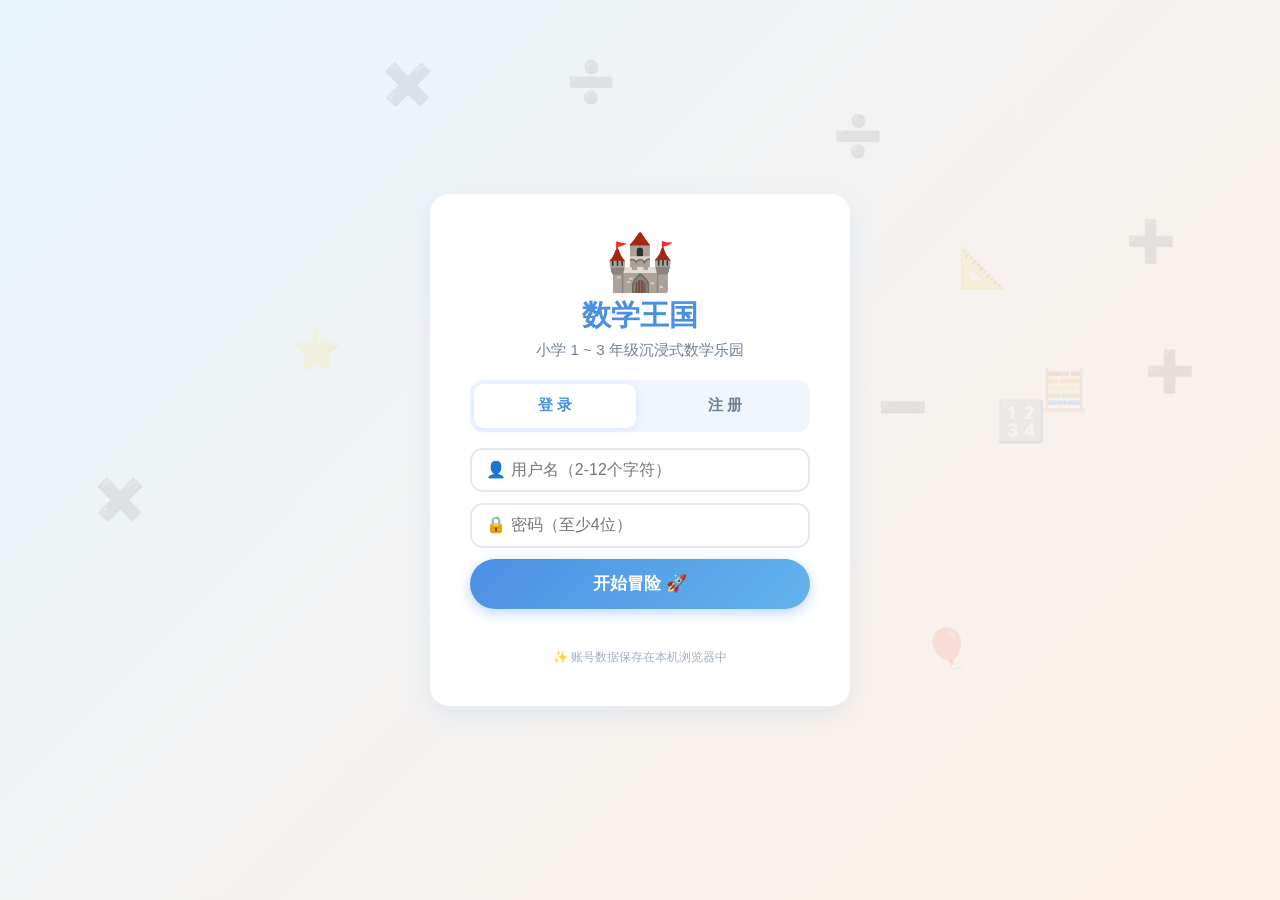
==== index.html @ 0b679766 "Add files via upload" ====
<!DOCTYPE html>
<html lang="zh-CN">
<head>
<meta charset="UTF-8">
<meta name="viewport" content="width=device-width, initial-scale=1.0, maximum-scale=1.0, user-scalable=no, viewport-fit=cover">
<meta name="apple-mobile-web-app-capable" content="yes">
<meta name="mobile-web-app-capable" content="yes">
<meta name="apple-mobile-web-app-status-bar-style" content="default">
<meta name="apple-mobile-web-app-title" content="数学王国">
<meta name="format-detection" content="telephone=no">
<meta name="theme-color" content="#4A90E2">
<title>数学王国 · 小学数学趣味学习平台</title>
<link rel="stylesheet" href="css/style.css">
</head>
<body>

<!-- 漂浮装饰背景 -->
<div class="bg-decor" id="bgDecor"></div>

<!-- ===================== 登录 / 注册 ===================== -->
<section id="authView" class="view active">
  <div class="auth-card pop-in">
    <div class="auth-logo">🏰</div>
    <h1 class="auth-title">数学王国</h1>
    <p class="auth-sub">小学 1 ~ 3 年级沉浸式数学乐园</p>
    <div class="auth-tabs">
      <button class="auth-tab active" data-tab="login">登 录</button>
      <button class="auth-tab" data-tab="register">注 册</button>
    </div>
    <div class="auth-form">
      <input type="text" id="authUser" placeholder="👤 用户名（2-12个字符）" maxlength="12" autocomplete="off">
      <input type="password" id="authPass" placeholder="🔒 密码（至少4位）" maxlength="20">
      <input type="password" id="authPass2" placeholder="🔒 确认密码" maxlength="20" style="display:none">
      <button class="btn btn-primary btn-lg" id="authSubmit">开始冒险 🚀</button>
      <p class="auth-msg" id="authMsg"></p>
    </div>
    <p class="auth-tip">✨ 账号数据保存在本机浏览器中</p>
  </div>
</section>

<!-- ===================== 主应用 ===================== -->
<section id="appView" class="view">
  <!-- 顶栏 -->
  <header class="topbar">
    <div class="topbar-left" onclick="showView('dashboardView')">
      <span class="logo">🏰</span><span class="logo-text">数学王国</span>
    </div>
    <nav class="topnav">
      <button class="nav-btn active" data-nav="dashboardView">🏠 首页</button>
      <button class="nav-btn" data-nav="learnView">📚 课程</button>
      <button class="nav-btn" data-nav="wrongView">📒 错题本</button>
      <button class="nav-btn" data-nav="achieveView">🏆 成就</button>
      <button class="nav-btn" data-nav="statsView">📊 统计</button>
    </nav>
    <div class="topbar-right">
      <div class="streak-pill" title="连续学习天数">🔥 <span id="streakNum">0</span> 天</div>
      <div class="star-pill" title="累计星星">⭐ <span id="starNum">0</span></div>
      <div class="user-chip" id="userChip">
        <span class="user-avatar" id="userAvatar">🧒</span>
        <span id="userName"></span>
        <div class="user-menu" id="userMenu">
          <button onclick="logout()">🚪 退出登录</button>
        </div>
      </div>
    </div>
  </header>

  <!-- 首页仪表盘 -->
  <div id="dashboardView" class="page active">
    <div class="dash-hero pop-in">
      <div class="dash-hello">
        <h2 id="helloText">你好！</h2>
        <p id="helloSub">今天也要开心学数学哦～</p>
        <div class="level-wrap">
          <div class="level-badge" id="levelBadge">Lv.1</div>
          <div class="level-info">
            <div class="level-name" id="levelName">数学小苗</div>
            <div class="level-bar"><div class="level-fill" id="levelFill"></div></div>
            <div class="level-xp" id="levelXp">0 / 100 XP</div>
          </div>
        </div>
      </div>
      <div class="goal-ring-wrap">
        <svg class="goal-ring" viewBox="0 0 120 120">
          <circle class="ring-bg" cx="60" cy="60" r="52"></circle>
          <circle class="ring-fill" id="goalRing" cx="60" cy="60" r="52"></circle>
        </svg>
        <div class="goal-center">
          <div class="goal-num" id="goalNum">0/20</div>
          <div class="goal-label">今日答题目标</div>
        </div>
      </div>
    </div>

    <h3 class="section-title">🧭 为你推荐</h3>
    <div class="reco-list" id="recoList"></div>

    <h3 class="section-title">📚 我的课程进度</h3>
    <div class="grade-cards" id="gradeCards"></div>

    <h3 class="section-title">🚀 快捷入口</h3>
    <div class="quick-grid">
      <button class="quick-card q-oral" onclick="quickStart('oral')"><span class="quick-icon">⚡</span>口算大挑战<small>60秒极速口算</small></button>
      <button class="quick-card q-practice" onclick="quickStart('practice')"><span class="quick-icon">✏️</span>数学练习<small>巩固知识点</small></button>
      <button class="quick-card q-test" onclick="quickStart('test')"><span class="quick-icon">📝</span>数学测试<small>综合大闯关</small></button>
      <button class="quick-card q-wrong" onclick="quickStart('retrain')"><span class="quick-icon">📒</span>错题重练<small>攻克薄弱点</small></button>
    </div>
  </div>

  <!-- 课程页 -->
  <div id="learnView" class="page">
    <div class="grade-tabs" id="gradeTabs"></div>
    <div class="unit-list" id="unitList"></div>
  </div>

  <!-- 错题本页 -->
  <div id="wrongView" class="page">
    <div class="wrong-head">
      <div>
        <h3 class="section-title" style="margin-top:0">📒 我的错题本</h3>
        <p class="wrong-sub" id="wrongSub"></p>
      </div>
      <div class="wrong-actions">
        <button class="btn btn-primary" id="retrainBtn" onclick="startRetrain()">▶️ 开始专项重练</button>
        <button class="btn btn-ghost" id="clearMasteredBtn" onclick="clearMastered()">🧹 清空已掌握</button>
      </div>
    </div>
    <div class="wrong-filter" id="wrongFilter"></div>
    <div class="wrong-list" id="wrongList"></div>
  </div>

  <!-- 成就页 -->
  <div id="achieveView" class="page">
    <h3 class="section-title">🏆 成就勋章墙 <span class="ach-count" id="achCount"></span></h3>
    <div class="ach-grid" id="achGrid"></div>
  </div>

  <!-- 统计页 -->
  <div id="statsView" class="page">
    <div class="stat-cards" id="statCards"></div>
    <h3 class="section-title">📅 最近7天学习量</h3>
    <div class="chart-box"><div class="bar-chart" id="weekChart"></div></div>
    <h3 class="section-title">📖 各单元掌握情况</h3>
    <div class="unit-stats" id="unitStats"></div>
  </div>
</section>

<!-- ===================== 单元详情（选模式） ===================== -->
<div class="modal-mask" id="unitModal">
  <div class="modal-card pop-in">
    <button class="modal-close" onclick="closeModal('unitModal')">✕</button>
    <div class="unit-modal-head" id="umHead"></div>
    <p class="unit-modal-desc" id="umDesc"></p>
    <div class="unit-modal-progress" id="umProgress"></div>
    <div class="mode-btns">
      <button class="mode-btn m-oral" onclick="startQuiz('oral')"><span>⚡</span>口算<small>60秒计时</small></button>
      <button class="mode-btn m-practice" onclick="startQuiz('practice')"><span>✏️</span>练习<small>10题巩固</small></button>
      <button class="mode-btn m-test" onclick="startQuiz('test')"><span>📝</span>测试<small>10题检验</small></button>
    </div>
  </div>
</div>

<!-- ===================== 答题页 ===================== -->
<section id="quizView" class="view">
  <div class="quiz-top">
    <button class="btn btn-ghost" onclick="quitQuiz()">✕ 退出</button>
    <div class="quiz-title" id="quizTitle">口算挑战</div>
    <div class="quiz-timer" id="quizTimer">⏱ 60</div>
  </div>
  <div class="quiz-progress"><div class="quiz-progress-fill" id="quizProgressFill"></div></div>

  <div class="quiz-card" id="quizCard">
    <div class="quiz-streak" id="quizStreak"></div>
    <div class="quiz-q" id="quizQ"></div>
    <div class="quiz-choices" id="quizChoices"></div>
    <div class="quiz-input-wrap" id="quizInputWrap">
      <input type="number" id="quizInput" class="quiz-input" placeholder="?" autocomplete="off">
      <div class="keypad" id="keypad"></div>
    </div>
    <div class="quiz-actions">
      <button class="btn btn-hint" id="hintBtn" onclick="showHint()">💡 提示</button>
      <button class="btn btn-primary" id="quizSubmit" onclick="submitAnswer()">确定 ✔</button>
    </div>
    <div class="quiz-feedback" id="quizFeedback"></div>
  </div>
</section>

<!-- ===================== 结果页 ===================== -->
<section id="resultView" class="view">
  <div class="result-card pop-in">
    <div class="result-emoji" id="resultEmoji">🎉</div>
    <h2 id="resultTitle">太棒了！</h2>
    <div class="result-stars" id="resultStars"></div>
    <div class="result-score" id="resultScore"></div>
    <div class="result-detail" id="resultDetail"></div>
    <div class="result-wrongtip" id="resultWrongTip"></div>
    <div class="result-review" id="resultReview"></div>
    <div class="result-btns">
      <button class="btn btn-primary" id="resultRetry">🔁 再来一次</button>
      <button class="btn btn-ghost" onclick="backToLearn()">📚 继续选课</button>
      <button class="btn btn-ghost" onclick="backToApp()">🏠 返回首页</button>
    </div>
  </div>
</section>

<!-- 成就解锁弹窗 -->
<div class="modal-mask" id="achModal">
  <div class="ach-unlock pop-in">
    <div class="ach-unlock-rays"></div>
    <div class="ach-unlock-icon" id="achUnlockIcon">🏆</div>
    <h3>解锁新成就！</h3>
    <div class="ach-unlock-name" id="achUnlockName"></div>
    <div class="ach-unlock-desc" id="achUnlockDesc"></div>
    <button class="btn btn-primary" onclick="closeAchModal()">太棒了！</button>
  </div>
</div>

<!-- 彩带容器 -->
<div id="confettiBox"></div>

<script src="js/data.js"></script>
<script src="js/gen.js"></script>
<script src="js/app.js"></script>
</body>
</html>
---- css/style.css ----
/* ========== 基础 ========== */
:root {
  --p: #4A90E2;
  --p2: #63B3ED;
  --a: #F5A623;
  --s: #7ED321;
  --d: #FF5252;
  --bg1: #E8F4FD;
  --bg2: #FFF1E6;
  --card: #ffffff;
  --text: #2D3748;
  --text2: #718096;
  --radius: 1.2rem;
  --shadow: 0 8px 24px rgba(74,144,226,0.12);
}
* { margin:0; padding:0; box-sizing:border-box; }
html, body { height:100%; }
body {
  font-family: "PingFang SC","Microsoft YaHei","Segoe UI",sans-serif;
  color: var(--text);
  background: linear-gradient(135deg, var(--bg1), var(--bg2));
  background-attachment: fixed;
  overflow-x: hidden;
}
button { font-family: inherit; cursor:pointer; border:none; outline:none; }
input { font-family: inherit; outline:none; }

/* 视图切换 */
.view { display:none; min-height:100vh; position:relative; }
.view.active { display:flex; flex-direction:column; }
.page { display:none; padding: 1.5rem 2rem 3rem; max-width: 1100px; margin:0 auto; width:100%; }
.page.active { display:block; }

/* 装饰背景（浮动emoji） */
.bg-decor { position:fixed; inset:0; pointer-events:none; z-index:0; overflow:hidden; }
.bg-decor span {
  position:absolute; font-size: 2.5rem; opacity:.12; animation: float 6s ease-in-out infinite alternate; user-select:none;
}
@keyframes float { 0%{transform:translateY(0) rotate(-8deg)} 100%{transform:translateY(-40px) rotate(8deg)} }

/* ========== 登录页 ========== */
#authView { align-items:center; justify-content:center; }
.auth-card { background: var(--card); padding: 2.5rem; border-radius: var(--radius); box-shadow: var(--shadow); width: 92%; max-width: 420px; text-align:center; z-index:1; position:relative; }
.auth-logo { font-size: 3.5rem; line-height:1; }
.auth-title { font-size: 1.8rem; color: var(--p); margin:.4rem 0 .2rem; }
.auth-sub { color: var(--text2); font-size:.95rem; margin-bottom: 1.2rem; }
.auth-tabs { display:flex; gap:.5rem; margin-bottom:1rem; background:#F0F5FF; border-radius:.8rem; padding:.25rem; }
.auth-tab { flex:1; padding:.55rem 0; border-radius:.6rem; background:transparent; color:#6B7C93; font-weight:600; font-size:.95rem; transition:.2s; }
.auth-tab.active { background:#fff; color:var(--p); box-shadow:0 2px 8px rgba(74,144,226,.15); }
.auth-form input { width:100%; padding:.7rem .9rem; border:2px solid #E2E8F0; border-radius:.8rem; font-size:1rem; margin-bottom:.7rem; transition:.2s; }
.auth-form input:focus { border-color: var(--p); }
.btn { display:inline-flex; align-items:center; justify-content:center; gap:.35rem; padding:.65rem 1.2rem; border-radius: 999px; font-weight:700; font-size:.95rem; transition:.2s; }
.btn-lg { width:100%; padding:.85rem; font-size:1.05rem; }
.btn-primary { background: linear-gradient(135deg, var(--p), var(--p2)); color:#fff; box-shadow: 0 4px 14px rgba(74,144,226,.35); }
.btn-primary:hover { transform: translateY(-2px); box-shadow: 0 6px 20px rgba(74,144,226,.4); }
.btn-ghost { background:rgba(255,255,255,.7); color: var(--text2); border:1px solid #E2E8F0; }
.btn-ghost:hover { background:#fff; }
.btn-hint { background:#FFF9E6; color:#B7791F; border:1px solid #FBD38D; font-size:.85rem; padding:.45rem .9rem; }
.btn-hint:disabled { opacity:.4; cursor:not-allowed; }
.auth-msg { font-size:.85rem; color:var(--d); margin-top:.5rem; min-height:1.2rem; }
.auth-tip { font-size:.75rem; color:#A0AEC0; margin-top:.8rem; }

/* ========== 顶栏 ========== */
.topbar { display:flex; align-items:center; justify-content:space-between; gap:1rem; padding:.8rem 1.5rem; background:rgba(255,255,255,.85); backdrop-filter:blur(10px); position:sticky; top:0; z-index:10; border-bottom:1px solid rgba(0,0,0,.04); flex-wrap:wrap; }
.topbar-left { display:flex; align-items:center; gap:.5rem; cursor:pointer; font-weight:800; font-size:1.15rem; color: var(--p); }
.topnav { display:flex; gap:.3rem; flex-wrap:wrap; }
.nav-btn { padding:.5rem .9rem; border-radius:999px; font-weight:600; background:transparent; color:#6B7C93; font-size:.9rem; }
.nav-btn.active { background: #EBF5FF; color: var(--p); }
.topbar-right { display:flex; align-items:center; gap:.7rem; }
.streak-pill, .star-pill { background:#FFF0E6; color:#D97706; padding:.35rem .7rem; border-radius:999px; font-size:.85rem; font-weight:700; }
.star-pill { background:#FFFDE7; color:#F59E0B; }
.user-chip { display:flex; align-items:center; gap:.4rem; cursor:pointer; position:relative; padding:.25rem .6rem .25rem .25rem; border-radius:999px; background:#F0F5FF; }
.user-avatar { font-size:1.4rem; line-height:1; }
.user-menu { position:absolute; top:110%; right:0; background:#fff; border-radius:.8rem; box-shadow:var(--shadow); padding:.3rem; display:none; min-width:120px; }
.user-chip:hover .user-menu { display:block; }
.user-menu button { width:100%; text-align:left; padding:.5rem .7rem; border-radius:.6rem; background:transparent; color:#4A5568; font-size:.9rem; font-weight:600; }
.user-menu button:hover { background:#F7FAFC; }

/* ========== 仪表盘 ========== */
.dash-hero { display:flex; align-items:center; justify-content:space-between; flex-wrap:wrap; gap:1.5rem; background: var(--card); border-radius: var(--radius); padding: 1.5rem 2rem; box-shadow: var(--shadow); margin-bottom:1.5rem; }
.dash-hello h2 { font-size:1.5rem; margin-bottom:.2rem; }
.dash-hello p { color: var(--text2); margin-bottom:.8rem; }
.level-wrap { display:flex; align-items:center; gap:.8rem; }
.level-badge { width:46px; height:46px; border-radius:50%; background:linear-gradient(135deg,var(--p),var(--p2)); color:#fff; display:flex; align-items:center; justify-content:center; font-weight:800; font-size:.85rem; flex-shrink:0; }
.level-info { flex:1; }
.level-name { font-weight:700; color:var(--p); font-size:.95rem; }
.level-bar { height:10px; background:#EDF2F7; border-radius:999px; margin:.3rem 0; overflow:hidden; }
.level-fill { height:100%; background:linear-gradient(90deg,var(--a),#FBD38D); border-radius:999px; width:0%; transition:width .6s; }
.level-xp { font-size:.75rem; color:#A0AEC0; }
.goal-ring-wrap { position:relative; width:110px; height:110px; }
.goal-ring { transform:rotate(-90deg); width:110px; height:110px; }
.ring-bg { fill:none; stroke:#EDF2F7; stroke-width:10; }
.ring-fill { fill:none; stroke:var(--s); stroke-width:10; stroke-linecap:round; stroke-dasharray:327; stroke-dashoffset:327; transition:stroke-dashoffset .8s ease; }
.goal-center { position:absolute; inset:0; display:flex; flex-direction:column; align-items:center; justify-content:center; }
.goal-num { font-size:1.2rem; font-weight:800; color:var(--s); }
.goal-label { font-size:.7rem; color:#A0AEC0; }

.section-title { font-size:1.1rem; margin:1.6rem 0 .7rem; color:#2D3748; }

/* 推荐 */
.reco-list { display:flex; flex-direction:column; gap:.7rem; }
.reco-card { display:flex; align-items:center; gap:1rem; background:var(--card); border-radius:1rem; padding:1rem 1.2rem; box-shadow:var(--shadow); cursor:pointer; transition:.2s; border-left:5px solid var(--p); }
.reco-card:hover { transform:translateX(4px); }
.reco-icon { font-size:2rem; }
.reco-title { font-weight:700; }
.reco-desc { font-size:.82rem; color:var(--text2); }

/* 年级卡片 */
.grade-cards { display:flex; flex-direction:column; gap:1rem; }
.grade-card { background:var(--card); border-radius:var(--radius); padding:1.2rem; box-shadow:var(--shadow); cursor:pointer; transition:.2s; }
.grade-card:hover { transform:translateY(-3px); }
.grade-header { display:flex; align-items:center; justify-content:space-between; margin-bottom:.5rem; }
.grade-name { font-size:1.15rem; font-weight:800; }
.grade-progress-label { font-size:.8rem; color:var(--text2); }
.grade-bar-bg { height:10px; background:#EDF2F7; border-radius:999px; overflow:hidden; }
.grade-bar-fill { height:100%; border-radius:999px; width:0%; transition:width .8s; }
.grade-stats { display:flex; gap:1rem; margin-top:.6rem; font-size:.82rem; color:var(--text2); flex-wrap:wrap; }

/* 快捷入口 */
.quick-grid { display:grid; grid-template-columns:repeat(auto-fit,minmax(160px,1fr)); gap:1rem; }
.quick-card { display:flex; flex-direction:column; align-items:center; justify-content:center; gap:.3rem; padding:1.2rem 1rem; border-radius:var(--radius); color:#fff; font-weight:800; font-size:1.05rem; box-shadow:var(--shadow); transition:.2s; }
.quick-card:hover { transform:translateY(-4px); }
.quick-card small { font-size:.78rem; font-weight:500; opacity:.9; }
.q-oral { background:linear-gradient(135deg,#FF8F00,#FFB74D); }
.q-practice { background:linear-gradient(135deg,#43A047,#81C784); }
.q-test { background:linear-gradient(135deg,#7E57C2,#BA68C8); }
.q-wrong { background:linear-gradient(135deg,#E53935,#EF5350); }
.quick-icon { font-size:2.2rem; }

/* ========== 课程页 ========== */
.grade-tabs { display:flex; gap:.5rem; margin-bottom:1rem; }
.grade-tab { flex:1; padding:.75rem; border-radius:1rem; font-weight:700; font-size:1rem; background:#fff; color:#6B7C93; box-shadow:0 2px 8px rgba(0,0,0,.05); transition:.2s; }
.grade-tab.active { background:linear-gradient(135deg,var(--p),var(--p2)); color:#fff; }
.unit-list { display:grid; grid-template-columns:repeat(auto-fill,minmax(260px,1fr)); gap:1rem; }
.unit-card { background:var(--card); border-radius:var(--radius); padding:1.2rem; box-shadow:var(--shadow); cursor:pointer; transition:.2s; position:relative; overflow:hidden; }
.unit-card:hover { transform:translateY(-3px); }
.unit-card::before { content:""; position:absolute; left:0; top:0; bottom:0; width:6px; border-radius:var(--radius) 0 0 var(--radius); background:var(--p); opacity:.3; }
.unit-card.done::before { opacity:1; background:var(--s); }
.unit-top { display:flex; align-items:center; gap:.7rem; margin-bottom:.5rem; }
.unit-icon { font-size:1.8rem; }
.unit-title { font-weight:700; font-size:1.05rem; }
.unit-desc { font-size:.82rem; color:var(--text2); margin-bottom:.6rem; }
.unit-meta { display:flex; align-items:center; justify-content:space-between; font-size:.8rem; color:#A0AEC0; }
.unit-stars { color:#F5A623; font-size:.95rem; }

/* ========== 错题本页 ========== */
.wrong-head { display:flex; align-items:flex-start; justify-content:space-between; flex-wrap:wrap; gap:1rem; margin-bottom:.8rem; }
.wrong-sub { color:var(--text2); font-size:.88rem; }
.wrong-actions { display:flex; gap:.6rem; flex-wrap:wrap; }
.wrong-filter { display:flex; gap:.4rem; flex-wrap:wrap; margin-bottom:.9rem; }
.wf-chip { padding:.35rem .8rem; border-radius:999px; background:#fff; color:#6B7C93; font-size:.82rem; font-weight:600; border:1px solid #E2E8F0; transition:.15s; }
.wf-chip.active { background:var(--p); color:#fff; border-color:var(--p); }
.wrong-list { display:flex; flex-direction:column; gap:.6rem; }
.wrong-row { background:var(--card); border-radius:.9rem; padding:.9rem 1.1rem; box-shadow:0 2px 8px rgba(0,0,0,.04); display:flex; align-items:center; gap:.8rem; flex-wrap:wrap; }
.wrong-row.mastered { opacity:.65; }
.wrong-q { flex:1; min-width:200px; font-weight:600; font-size:.95rem; line-height:1.5; }
.wrong-a { color:#43A047; font-weight:700; white-space:nowrap; font-size:.9rem; }
.wrong-tag { background:#F0F5FF; color:var(--p); font-size:.72rem; font-weight:700; padding:.2rem .55rem; border-radius:999px; white-space:nowrap; }
.wrong-status { font-size:.75rem; font-weight:700; padding:.2rem .55rem; border-radius:999px; white-space:nowrap; }
.wrong-status.todo { background:#FFEBEE; color:#E53935; }
.wrong-status.ok { background:#E8F5E9; color:#43A047; }
.wrong-date { font-size:.72rem; color:#A0AEC0; }
.wrong-empty { text-align:center; padding:3rem 1rem; color:var(--text2); }
.wrong-empty .big { font-size:3.5rem; display:block; margin-bottom:.6rem; }
.result-wrongtip { font-size:.85rem; color:#E53935; background:#FFEBEE; border-radius:.6rem; padding:.5rem .8rem; margin-bottom:1rem; display:none; }

/* ========== 弹窗 ========== */
.modal-mask { position:fixed; inset:0; background:rgba(0,0,0,.35); display:none; align-items:center; justify-content:center; z-index:50; padding:1rem; }
.modal-mask.open { display:flex; }
.modal-card { background:var(--card); border-radius:var(--radius); padding:2rem; max-width:440px; width:100%; position:relative; box-shadow:var(--shadow); }
.modal-close { position:absolute; top:.8rem; right:.8rem; width:32px; height:32px; border-radius:50%; background:#F7FAFC; color:#718096; font-size:1.1rem; display:flex; align-items:center; justify-content:center; }
.unit-modal-head { font-size:1.25rem; font-weight:800; margin-bottom:.3rem; display:flex; align-items:center; gap:.5rem; }
.unit-modal-desc { color:var(--text2); font-size:.9rem; margin-bottom:1rem; }
.unit-modal-progress { margin-bottom:1.2rem; }
.mode-btns { display:flex; flex-direction:column; gap:.6rem; }
.mode-btn { display:flex; align-items:center; gap:.8rem; padding:.9rem 1.1rem; border-radius:.9rem; background:#F7FAFC; font-weight:700; font-size:1rem; color:var(--text); transition:.2s; text-align:left; }
.mode-btn span { font-size:1.6rem; }
.mode-btn small { display:block; font-size:.75rem; color:var(--text2); font-weight:500; margin-top:.15rem; }
.mode-btn:hover { transform:scale(1.02); }
.m-oral { border-left:5px solid #FF8F00; }
.m-practice { border-left:5px solid var(--s); }
.m-test { border-left:5px solid #7E57C2; }

/* ========== 答题页 ========== */
#quizView { background: linear-gradient(135deg, #E3F2FD, #FFF3E0); align-items:center; }
.quiz-top { width:100%; max-width:800px; display:flex; align-items:center; justify-content:space-between; padding:.8rem 1.2rem; }
.quiz-title { font-weight:800; font-size:1.1rem; color:var(--p); }
.quiz-timer { font-weight:700; color:#D97706; background:#FFF8E1; padding:.35rem .8rem; border-radius:999px; font-size:.95rem; }
.quiz-progress { width:100%; max-width:800px; height:8px; background:rgba(0,0,0,.06); border-radius:999px; overflow:hidden; margin-bottom:.8rem; }
.quiz-progress-fill { height:100%; background:linear-gradient(90deg,var(--p),var(--a)); width:0%; transition:width .3s; }
.quiz-card { background:var(--card); border-radius:var(--radius); padding:2rem 1.5rem; max-width:800px; width:92%; box-shadow:var(--shadow); text-align:center; position:relative; z-index:1; }
.quiz-streak { font-size:.85rem; color:var(--a); font-weight:700; min-height:1.4rem; margin-bottom:.4rem; }
.quiz-q { font-size: clamp(1.4rem, 4vw, 2rem); font-weight:700; margin: 1rem 0 1.5rem; line-height:1.6; min-height:4rem; display:flex; align-items:center; justify-content:center; }
.quiz-choices { display:grid; grid-template-columns:1fr 1fr; gap:.7rem; margin-bottom:1rem; }
.choice-btn { padding:.9rem .6rem; border-radius:.9rem; background:#F7FAFC; font-weight:700; font-size:1.05rem; color:var(--text); border:2px solid transparent; transition:.15s; }
.choice-btn:hover { border-color:var(--p2); }
.choice-btn.correct { background:#E8F5E9; border-color:var(--s); color:#2E7D32; }
.choice-btn.wrong { background:#FFEBEE; border-color:var(--d); color:#C62828; }
.quiz-input-wrap { margin-bottom:1rem; }
.quiz-input { width:100%; padding:.7rem; font-size:1.4rem; font-weight:700; text-align:center; border:2px solid #E2E8F0; border-radius:.8rem; margin-bottom:.8rem; }
.quiz-input:focus { border-color:var(--p); }
.keypad { display:grid; grid-template-columns:repeat(3,1fr); gap:.5rem; max-width:320px; margin:0 auto; }
.keypad-btn { padding:.8rem; font-size:1.2rem; font-weight:700; border-radius:.7rem; background:#F7FAFC; transition:.1s; }
.keypad-btn:active { transform:scale(.96); background:#E2E8F0; }
.quiz-actions { display:flex; justify-content:center; gap:.8rem; margin-top:.6rem; }
.quiz-feedback { min-height:1.8rem; margin-top:.6rem; font-weight:700; font-size:1rem; }

/* ========== 结果页 ========== */
#resultView { align-items:center; justify-content:center; background:linear-gradient(135deg, #FFFDE7, #F3E5F5); }
.result-card { background:var(--card); border-radius:var(--radius); padding:2rem; max-width:520px; width:92%; text-align:center; box-shadow:var(--shadow); max-height:92vh; overflow:auto; }
.result-emoji { font-size:4rem; animation: bounce 1.2s infinite; }
@keyframes bounce { 0%,100%{transform:translateY(0)} 50%{transform:translateY(-12px)} }
.result-card h2 { margin:.5rem 0; color:var(--p); }
.result-stars { font-size:2.2rem; margin:.5rem 0; }
.result-score { font-size:1.1rem; color:var(--text2); margin-bottom:1rem; }
.result-detail { background:#F7FAFC; border-radius:.8rem; padding:1rem; font-size:.9rem; color:#4A5568; margin-bottom:1rem; display:grid; grid-template-columns:1fr 1fr; gap:.5rem; }
.result-review { text-align:left; margin-bottom:1rem; max-height:220px; overflow:auto; }
.review-row { display:flex; align-items:center; gap:.5rem; padding:.45rem .5rem; border-radius:.5rem; margin-bottom:.2rem; font-size:.9rem; flex-wrap:wrap; }
.review-row.ok { background:#E8F5E9; }
.review-row.bad { background:#FFEBEE; }
.result-btns { display:flex; gap:.7rem; justify-content:center; flex-wrap:wrap; }

/* ========== 成就页 ========== */
.ach-grid { display:grid; grid-template-columns:repeat(auto-fill,minmax(150px,1fr)); gap:1rem; }
.ach-item { background:var(--card); border-radius:var(--radius); padding:1rem .8rem; text-align:center; box-shadow:var(--shadow); transition:.2s; opacity:.55; }
.ach-item.unlocked { opacity:1; border:2px solid var(--a); }
.ach-icon { font-size:2.2rem; margin-bottom:.4rem; }
.ach-name { font-weight:700; font-size:.92rem; }
.ach-desc { font-size:.75rem; color:var(--text2); margin-top:.2rem; }
.ach-date { font-size:.7rem; color:#A0AEC0; margin-top:.3rem; }

/* ========== 统计页 ========== */
.stat-cards { display:grid; grid-template-columns:repeat(auto-fit,minmax(160px,1fr)); gap:1rem; margin-bottom:1.5rem; }
.stat-card { background:var(--card); border-radius:var(--radius); padding:1rem; text-align:center; box-shadow:var(--shadow); }
.stat-num { font-size:1.6rem; font-weight:800; color:var(--p); }
.stat-label { font-size:.82rem; color:var(--text2); margin-top:.2rem; }
.chart-box { background:var(--card); border-radius:var(--radius); padding:1.2rem; box-shadow:var(--shadow); margin-bottom:1.5rem; }
.bar-chart { display:flex; align-items:flex-end; gap:.7rem; height:160px; }
.bar-col { flex:1; display:flex; flex-direction:column; align-items:center; gap:.3rem; }
.bar { width:100%; border-radius:.5rem .5rem 0 0; background:linear-gradient(180deg,var(--p2),var(--p)); min-height:4px; transition:height .6s; }
.bar-label { font-size:.72rem; color:#A0AEC0; }
.unit-stats { display:flex; flex-direction:column; gap:.6rem; }
.us-row { display:flex; align-items:center; gap:.8rem; background:var(--card); border-radius:.8rem; padding:.7rem 1rem; box-shadow:0 2px 8px rgba(0,0,0,.04); }
.us-name { flex:1; font-size:.9rem; font-weight:600; }
.us-bar-bg { width:120px; height:8px; background:#EDF2F7; border-radius:999px; overflow:hidden; }
.us-bar-fill { height:100%; background:var(--s); border-radius:999px; }
.us-val { font-size:.8rem; color:#A0AEC0; min-width:3.5rem; text-align:right; }

/* ========== 成就解锁弹窗 ========== */
.ach-unlock { background:var(--card); border-radius:var(--radius); padding:2rem; max-width:360px; width:100%; text-align:center; position:relative; box-shadow:var(--shadow); overflow:hidden; }
.ach-unlock-rays { position:absolute; inset:-40px; background:radial-gradient(circle, rgba(245,166,35,.2), transparent 70%); animation: pulse 2s infinite; }
@keyframes pulse { 0%,100%{opacity:.6} 50%{opacity:1} }
.ach-unlock-icon { font-size:4rem; position:relative; z-index:1; animation: pop .5s cubic-bezier(.175,.885,.32,1.275); }
@keyframes pop { 0%{transform:scale(0)} 100%{transform:scale(1)} }
.ach-unlock h3 { position:relative; z-index:1; margin:.6rem 0 .3rem; color:var(--a); }
.ach-unlock-name { position:relative; z-index:1; font-weight:800; font-size:1.1rem; margin-bottom:.2rem; }
.ach-unlock-desc { position:relative; z-index:1; font-size:.85rem; color:var(--text2); margin-bottom:1rem; }

/* ========== 彩带 ========== */
#confettiBox { position:fixed; inset:0; pointer-events:none; z-index:60; overflow:hidden; }
.confetti { position:absolute; width:10px; height:10px; border-radius:50%; animation: confettiFall 1.2s linear forwards; }
@keyframes confettiFall { 0%{transform:translateY(-20px) rotate(0)} 100%{transform:translateY(100vh) rotate(720deg); opacity:0} }

/* ========== 通用动画 ========== */
.pop-in { animation: popIn .45s cubic-bezier(.175,.885,.32,1.275); }
@keyframes popIn { from{opacity:0; transform:translateY(20px) scale(.96)} to{opacity:1; transform:none} }

.shake { animation: shake .35s; }
@keyframes shake { 0%,100%{transform:translateX(0)} 20%{transform:translateX(-8px)} 40%{transform:translateX(8px)} 60%{transform:translateX(-5px)} 80%{transform:translateX(5px)} }

/* ========== 响应式 ========== */
@media (max-width: 700px) {
  .page { padding: 1rem; }
  .dash-hero { flex-direction:column; text-align:center; }
  .level-wrap { justify-content:center; }
  .quiz-choices { grid-template-columns:1fr; }
  .quiz-card { padding:1.2rem 1rem; }
  .wrong-head { flex-direction:column; }
}

/* ========== 移动端适配（iPhone / Android 手机） ========== */
html { -webkit-text-size-adjust: 100%; text-size-adjust: 100%; }
body { overscroll-behavior-y: contain; -webkit-tap-highlight-color: transparent; }

/* 刘海屏安全区 */
.topbar { padding-top: calc(.8rem + env(safe-area-inset-top)); padding-bottom: calc(.8rem + env(safe-area-inset-bottom)); }
#quizView .quiz-top { padding-top: calc(.8rem + env(safe-area-inset-top)); }
.page { padding-bottom: calc(2.5rem + env(safe-area-inset-bottom)); }

/* 触控目标 ≥ 44px，手感更稳 */
.nav-btn, .auth-tab, .choice-btn, .keypad-btn, .quick-card, .grade-tab,
.mode-btn, .wf-chip, .reco-card, .unit-card, .grade-card, .ach-item,
.wrong-row .btn, .modal-close {
  min-height: 44px;
}

@media (max-width: 740px) {
  /* 顶栏：两行布局，导航横向滑动 */
  .topbar { gap:.5rem; }
  .topnav { order:3; width:100%; display:flex; overflow-x:auto; -webkit-overflow-scrolling:touch; padding-bottom:.2rem; scrollbar-width:none; }
  .topnav::-webkit-scrollbar { display:none; }
  .nav-btn { flex:0 0 auto; padding:.55rem 1rem; font-size:.9rem; }
  .topbar-right { margin-left:auto; }
  .user-chip span:last-child { max-width:72px; overflow:hidden; text-overflow:ellipsis; white-space:nowrap; }

  .page { padding:.9rem .8rem calc(2.5rem + env(safe-area-inset-bottom)); }
  .section-title { margin-top:1.2rem; }

  /* 首页 */
  .dash-hero { padding:1.1rem 1rem; gap:1rem; }
  .dash-hero h2 { font-size:1.25rem; }
  .goal-ring-wrap { width:96px; height:96px; }
  .goal-ring { width:96px; height:96px; }
  .quick-grid { grid-template-columns:repeat(2,1fr); gap:.7rem; }
  .quick-card { padding:1rem .6rem; font-size:.95rem; }

  /* 课程 */
  .grade-tabs { gap:.4rem; }
  .grade-tab { padding:.7rem .4rem; font-size:.9rem; }
  .unit-list { grid-template-columns:1fr; gap:.7rem; }
  .unit-card, .mode-btn { padding:1rem; }

  /* 弹窗 */
  .modal-card { padding:1.4rem 1.1rem; max-height:86vh; overflow-y:auto; }
  .mode-btns { gap:.5rem; }

  /* 错题本 */
  .wrong-row { padding:.8rem .9rem; gap:.5rem; }
  .wrong-q { min-width:100%; order:-1; }
  .wrong-actions { width:100%; }
  .wrong-actions .btn { flex:1; }

  /* 成就 / 统计 */
  .ach-grid { grid-template-columns:repeat(auto-fill,minmax(104px,1fr)); gap:.7rem; }
  .stat-cards { grid-template-columns:repeat(2,1fr); gap:.7rem; }
  .us-row { flex-wrap:wrap; }
  .us-name { flex:1 1 55%; }
  .us-bar-bg { flex:1 1 100%; order:4; width:auto; }
  .us-val { margin-left:auto; }
}

/* 答题页：占满整屏、键盘易点 */
@media (max-width: 740px) {
  #quizView { height:100dvh; }
  .quiz-card { width:calc(100% - 1.2rem); padding:1.2rem .9rem calc(1rem + env(safe-area-inset-bottom)); max-height:calc(100dvh - 120px); overflow-y:auto; }
  .quiz-q { min-height:3.2rem; font-size:1.5rem; margin:.6rem 0 1rem; }
  .choice-btn { padding:1.05rem .6rem; font-size:1.15rem; }
  .quiz-choices { gap:.6rem; }
  .quiz-input { font-size:1.7rem; padding:.65rem; }
  .keypad { max-width:none; grid-template-columns:repeat(3,1fr); gap:.55rem; }
  .keypad-btn { padding:1rem 0; font-size:1.35rem; border-radius:.8rem; }
  .quiz-actions { position:sticky; bottom:env(safe-area-inset-bottom); }
  .quiz-actions .btn { flex:1; padding:.8rem; }
  .quiz-top { padding-left:.8rem; padding-right:.8rem; }
  .quiz-title { font-size:.95rem; }
}

/* 超小屏（iPhone SE 等 ≤380px） */
@media (max-width: 380px) {
  .logo-text { display:none; }
  .streak-pill, .star-pill { font-size:.75rem; padding:.3rem .5rem; }
  .quiz-q { font-size:1.3rem; }
  .result-card { padding:1.3rem 1rem; }
  .result-detail { grid-template-columns:1fr; }
}

/* ========== iPad 适配（600–1100px） ========== */
@media (min-width: 601px) and (max-width: 1100px) {
  .page { padding:1.4rem 1.6rem 3rem; max-width:920px; }
  .unit-list { grid-template-columns:repeat(2,1fr); }
  .ach-grid { grid-template-columns:repeat(auto-fill,minmax(140px,1fr)); }
  .stat-cards { grid-template-columns:repeat(4,1fr); }
  .quick-grid { grid-template-columns:repeat(4,1fr); }
  .quiz-card { max-width:680px; padding:2rem 1.6rem; }
  .quiz-q { font-size:1.9rem; }
  .keypad { max-width:380px; }
  .keypad-btn { padding:.95rem 0; font-size:1.3rem; }
  .choice-btn { padding:1.05rem; font-size:1.15rem; }
}

/* iPad 竖屏课程三列、答题居中更舒展 */
@media (min-width: 768px) and (max-width: 1100px) and (orientation: portrait) {
  .unit-list { grid-template-columns:repeat(2,1fr); }
  .quiz-choices { grid-template-columns:1fr 1fr; gap:.8rem; }
}

/* 横屏手机：紧凑布局 */
@media (max-height: 480px) and (orientation: landscape) {
  .topbar { position:static; }
  .dash-hero { flex-direction:row; padding:.9rem 1.2rem; }
  .goal-ring-wrap, .goal-ring { width:84px; height:84px; }
  .quiz-card { max-height:calc(100dvh - 96px); padding:.9rem .9rem; }
  .quiz-q { min-height:2.4rem; font-size:1.25rem; margin:.4rem 0 .7rem; }
  .quiz-choices { grid-template-columns:1fr 1fr 1fr; gap:.5rem; }
  .choice-btn { padding:.6rem; font-size:1rem; min-height:0; }
  .keypad { grid-template-columns:repeat(6,1fr); gap:.4rem; max-width:460px; }
  .keypad-btn { padding:.5rem 0; font-size:1.1rem; }
  .quiz-input { font-size:1.2rem; padding:.4rem; margin-bottom:.4rem; }
  .section-title { margin:.8rem 0 .5rem; }
}

/* 触屏设备：去掉悬停位移，避免粘手 */
@media (hover: none) {
  .reco-card:hover, .grade-card:hover, .unit-card:hover, .quick-card:hover,
  .mode-btn:hover, .btn-primary:hover { transform:none; }
  .btn-primary:active, .choice-btn:active, .keypad-btn:active,
  .quick-card:active, .mode-btn:active { transform:scale(.97); }
}
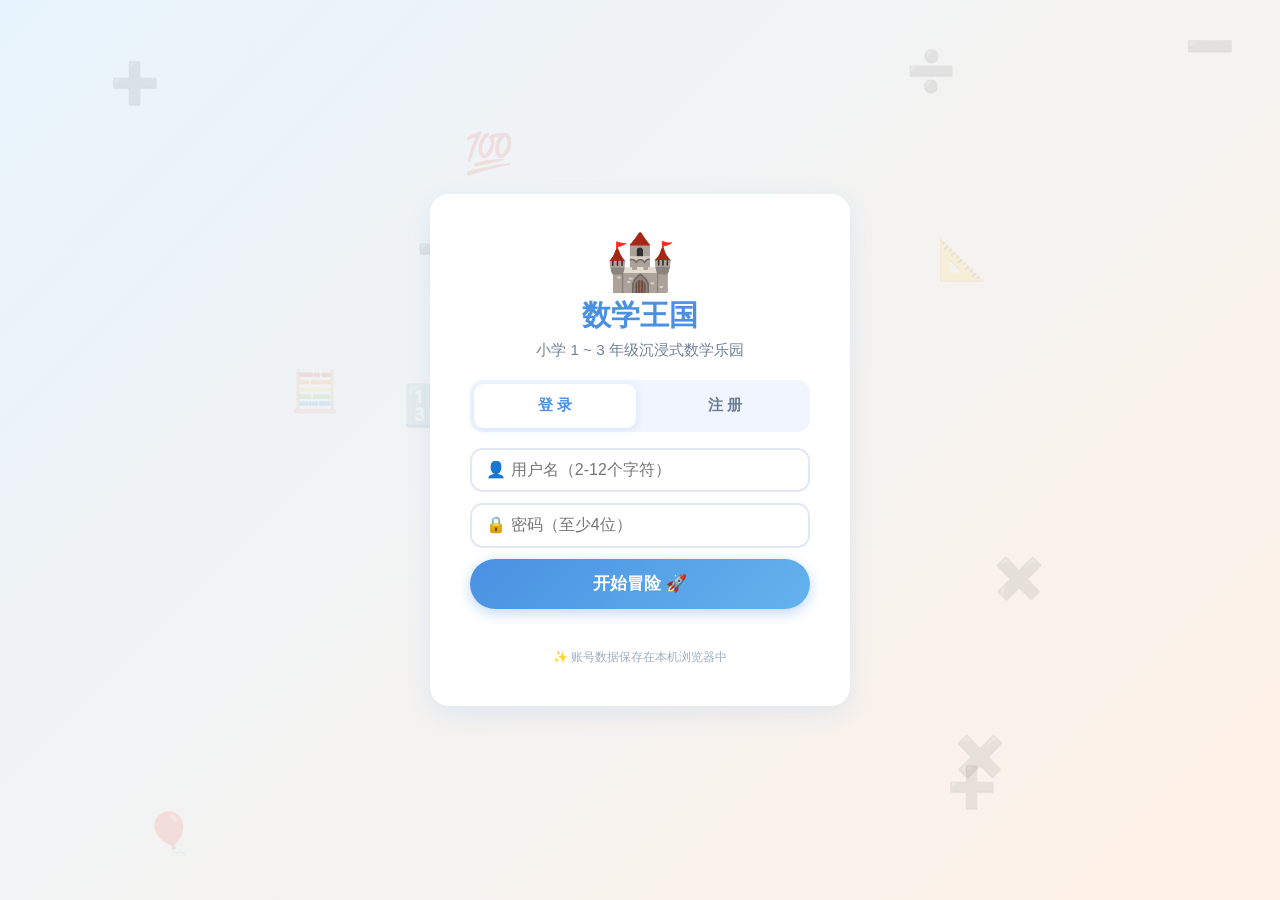
==== commit 293d6233: "Add files via upload" ====
--- a/index.html
+++ b/index.html
@@ -102,7 +102,7 @@
     <div class="quick-grid">
       <button class="quick-card q-oral" onclick="quickStart('oral')"><span class="quick-icon">⚡</span>口算大挑战<small>60秒极速口算</small></button>
       <button class="quick-card q-practice" onclick="quickStart('practice')"><span class="quick-icon">✏️</span>数学练习<small>巩固知识点</small></button>
-      <button class="quick-card q-test" onclick="quickStart('test')"><span class="quick-icon">📝</span>数学测试<small>综合大闯关</small></button>
+      <button class="quick-card q-test" onclick="quickStart('test')"><span class="quick-icon">📝</span>综合测试<small>40分钟大闯关</small></button>
       <button class="quick-card q-wrong" onclick="quickStart('retrain')"><span class="quick-icon">📒</span>错题重练<small>攻克薄弱点</small></button>
     </div>
   </div>
--- a/css/style.css
+++ b/css/style.css
@@ -132,6 +132,23 @@
 .grade-tab { flex:1; padding:.75rem; border-radius:1rem; font-weight:700; font-size:1rem; background:#fff; color:#6B7C93; box-shadow:0 2px 8px rgba(0,0,0,.05); transition:.2s; }
 .grade-tab.active { background:linear-gradient(135deg,var(--p),var(--p2)); color:#fff; }
 .unit-list { display:grid; grid-template-columns:repeat(auto-fill,minmax(260px,1fr)); gap:1rem; }
+
+/* 年级综合测试栏目 */
+.mix-card {
+  grid-column:1/-1; display:flex; align-items:center; gap:1rem;
+  background:linear-gradient(135deg,#4A90E2,#7E57C2); color:#fff;
+  border-radius:var(--radius); padding:1.1rem 1.3rem;
+  box-shadow:0 8px 24px rgba(74,144,226,.28); cursor:pointer; transition:.2s;
+}
+.mix-card:hover { transform:translateY(-3px); box-shadow:0 12px 30px rgba(74,144,226,.34); }
+.mix-icon { font-size:2.1rem; line-height:1; }
+.mix-info { flex:1; min-width:0; }
+.mix-title { font-weight:800; font-size:1.08rem; }
+.mix-desc { font-size:.8rem; opacity:.92; margin-top:.2rem; }
+.mix-side { text-align:right; display:flex; flex-direction:column; align-items:flex-end; gap:.3rem; }
+.mix-best { font-size:.75rem; background:rgba(255,255,255,.22); padding:.2rem .6rem; border-radius:999px; white-space:nowrap; }
+.mix-best.none { background:rgba(255,255,255,.12); opacity:.85; }
+.mix-go { font-weight:800; font-size:.86rem; white-space:nowrap; }
 .unit-card { background:var(--card); border-radius:var(--radius); padding:1.2rem; box-shadow:var(--shadow); cursor:pointer; transition:.2s; position:relative; overflow:hidden; }
 .unit-card:hover { transform:translateY(-3px); }
 .unit-card::before { content:""; position:absolute; left:0; top:0; bottom:0; width:6px; border-radius:var(--radius) 0 0 var(--radius); background:var(--p); opacity:.3; }
@@ -191,6 +208,11 @@
 .quiz-card { background:var(--card); border-radius:var(--radius); padding:2rem 1.5rem; max-width:800px; width:92%; box-shadow:var(--shadow); text-align:center; position:relative; z-index:1; }
 .quiz-streak { font-size:.85rem; color:var(--a); font-weight:700; min-height:1.4rem; margin-bottom:.4rem; }
 .quiz-q { font-size: clamp(1.4rem, 4vw, 2rem); font-weight:700; margin: 1rem 0 1.5rem; line-height:1.6; min-height:4rem; display:flex; align-items:center; justify-content:center; }
+/* 题面内层：普通块级容器，保证含 <br>、emoji 的多行题目按正常段落排版（外层 flex 只负责整体垂直居中） */
+.quiz-q-inner { width:100%; text-align:center; }
+/* 图形/动物行：独立成行并统一字形垂直度量，避免与上下文字产生落差 */
+.quiz-q-inner .emoji-row { display:block; line-height:1.35; letter-spacing:.12em; margin:.1em 0 .35em; }
+.quiz-q-inner .emoji-row .emoji { display:inline-block; vertical-align:middle; line-height:1; }
 .quiz-choices { display:grid; grid-template-columns:1fr 1fr; gap:.7rem; margin-bottom:1rem; }
 .choice-btn { padding:.9rem .6rem; border-radius:.9rem; background:#F7FAFC; font-weight:700; font-size:1.05rem; color:var(--text); border:2px solid transparent; transition:.15s; }
 .choice-btn:hover { border-color:var(--p2); }
@@ -318,6 +340,10 @@
   .grade-tabs { gap:.4rem; }
   .grade-tab { padding:.7rem .4rem; font-size:.9rem; }
   .unit-list { grid-template-columns:1fr; gap:.7rem; }
+  .mix-card { flex-wrap:wrap; padding:1rem; gap:.7rem; }
+  .mix-info { flex:1 1 60%; }
+  .mix-side { flex:1 1 100%; flex-direction:row; align-items:center; justify-content:space-between; }
+  .mix-desc { font-size:.75rem; }
   .unit-card, .mode-btn { padding:1rem; }
 
   /* 弹窗 */
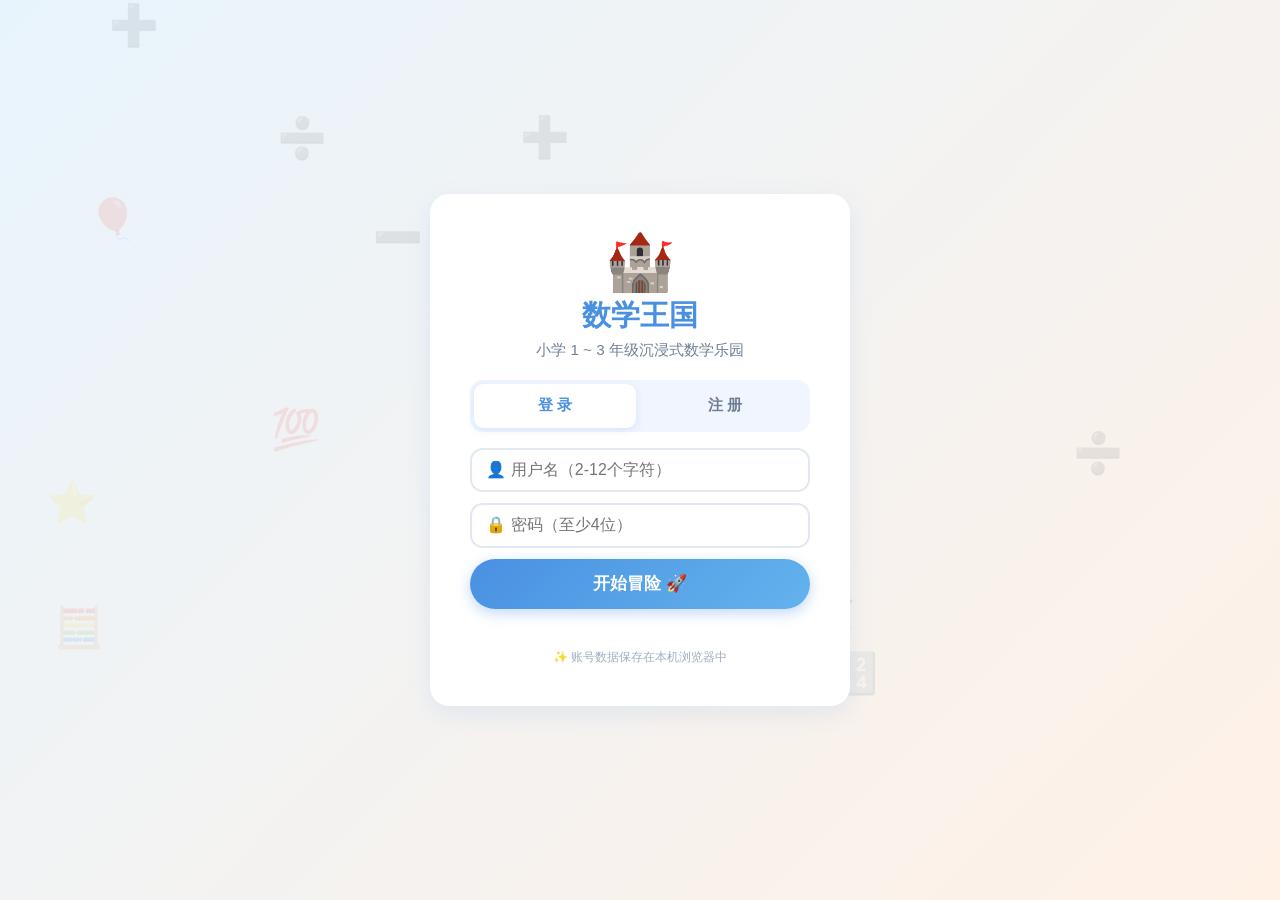
==== commit eb07fdfa: "Add files via upload" ====
--- a/index.html
+++ b/index.html
@@ -177,6 +177,7 @@
       <input type="number" id="quizInput" class="quiz-input" placeholder="?" autocomplete="off">
       <div class="keypad" id="keypad"></div>
     </div>
+    <div class="quiz-steps" id="quizSteps" style="display:none"></div>
     <div class="quiz-actions">
       <button class="btn btn-hint" id="hintBtn" onclick="showHint()">💡 提示</button>
       <button class="btn btn-primary" id="quizSubmit" onclick="submitAnswer()">确定 ✔</button>
--- a/css/style.css
+++ b/css/style.css
@@ -149,6 +149,69 @@
 .mix-best { font-size:.75rem; background:rgba(255,255,255,.22); padding:.2rem .6rem; border-radius:999px; white-space:nowrap; }
 .mix-best.none { background:rgba(255,255,255,.12); opacity:.85; }
 .mix-go { font-weight:800; font-size:.86rem; white-space:nowrap; }
+
+/* 一年级 · 进阶练习（凑十法 / 破十法） */
+.adv-card {
+  grid-column:1/-1; background:var(--card); border-radius:var(--radius);
+  padding:1.1rem 1.3rem; box-shadow:var(--shadow); border:2px solid #E6F0FF;
+}
+.adv-card-head { display:flex; align-items:center; gap:.9rem; }
+.adv-icon { font-size:2.1rem; line-height:1; }
+.adv-info { flex:1; min-width:0; }
+.adv-title { font-weight:800; font-size:1.06rem; color:#2D3748; }
+.adv-desc { font-size:.8rem; color:var(--text2); margin-top:.25rem; }
+.adv-tag {
+  display:inline-block; background:#EBF5FF; color:var(--p); font-weight:700;
+  border-radius:999px; padding:.05rem .45rem; margin:0 .15rem; font-size:.78rem;
+}
+.adv-btns { display:grid; grid-template-columns:1fr 1fr; gap:.7rem; margin-top:.9rem; }
+.adv-lv {
+  display:flex; flex-direction:column; align-items:flex-start; gap:.15rem;
+  padding:.75rem .9rem; border-radius:.9rem; text-align:left;
+  background:#F7FAFC; border:2px solid #E2E8F0; transition:.15s;
+}
+.adv-lv:hover { transform:translateY(-2px); border-color:var(--p2); background:#fff; }
+.adv-lv.lv-a { border-color:#BEE3F8; background:#EBF8FF; }
+.adv-lv.lv-b { border-color:#FBD38D; background:#FFFAF0; }
+.adv-lv-name { font-weight:800; font-size:.95rem; color:var(--p); }
+.adv-lv.lv-b .adv-lv-name { color:#B7791F; }
+.adv-lv-desc { font-size:.8rem; color:var(--text2); }
+.adv-lv-best { font-size:.74rem; color:#A0AEC0; margin-top:.15rem; }
+
+/* 分步解题 */
+.quiz-steps { text-align:left; margin-bottom:.9rem; }
+.adv-head { display:flex; align-items:center; gap:.6rem; justify-content:center; margin-bottom:1rem; flex-wrap:wrap; }
+.adv-method { background:#EBF5FF; color:var(--p); font-weight:800; font-size:.85rem; padding:.2rem .6rem; border-radius:999px; }
+.adv-expr { font-size:1.35rem; font-weight:800; color:#2D3748; }
+.adv-step {
+  display:flex; align-items:center; gap:.6rem; padding:.65rem .8rem;
+  border-radius:.85rem; background:#F7FAFC; border:2px solid transparent;
+  margin-bottom:.55rem; font-size:1rem; color:var(--text2); transition:.2s;
+}
+.adv-step.active { background:#fff; border-color:var(--p2); color:var(--text); box-shadow:0 4px 14px rgba(74,144,226,.14); }
+.adv-step.done { background:#E8F5E9; color:#2E7D32; }
+.adv-step.todo { opacity:.6; }
+.adv-step-no {
+  flex-shrink:0; width:1.6rem; height:1.6rem; border-radius:50%;
+  background:#E2E8F0; color:#718096; font-weight:800; font-size:.8rem;
+  display:flex; align-items:center; justify-content:center;
+}
+.adv-step.active .adv-step-no { background:var(--p); color:#fff; }
+.adv-step.done .adv-step-no { background:var(--s); color:#fff; }
+.adv-step-text { flex:1; line-height:1.7; font-weight:700; }
+.adv-input {
+  width:4.2rem; padding:.15rem .3rem; margin:0 .2rem;
+  font-size:1.1rem; font-weight:800; text-align:center; color:var(--p);
+  border:none; border-bottom:3px solid var(--p); background:transparent;
+  vertical-align:baseline;
+}
+.adv-input::placeholder { color:#CBD5E0; font-weight:700; }
+.adv-input::-webkit-outer-spin-button, .adv-input::-webkit-inner-spin-button { -webkit-appearance:none; margin:0; }
+.adv-val {
+  display:inline-block; min-width:2.2rem; text-align:center;
+  color:#2E7D32; font-weight:800; border-bottom:3px solid var(--s);
+}
+.adv-blank { display:inline-block; min-width:2.2rem; text-align:center; color:#A0AEC0; border-bottom:3px dashed #E2E8F0; }
 .unit-card { background:var(--card); border-radius:var(--radius); padding:1.2rem; box-shadow:var(--shadow); cursor:pointer; transition:.2s; position:relative; overflow:hidden; }
 .unit-card:hover { transform:translateY(-3px); }
 .unit-card::before { content:""; position:absolute; left:0; top:0; bottom:0; width:6px; border-radius:var(--radius) 0 0 var(--radius); background:var(--p); opacity:.3; }
@@ -377,6 +440,11 @@
   .keypad-btn { padding:1rem 0; font-size:1.35rem; border-radius:.8rem; }
   .quiz-actions { position:sticky; bottom:env(safe-area-inset-bottom); }
   .quiz-actions .btn { flex:1; padding:.8rem; }
+  .adv-btns { gap:.55rem; }
+  .adv-lv { padding:.65rem .7rem; }
+  .adv-step { font-size:.95rem; padding:.6rem .7rem; gap:.5rem; }
+  .adv-expr { font-size:1.2rem; }
+  .adv-input { width:3.6rem; font-size:1.05rem; }
   .quiz-top { padding-left:.8rem; padding-right:.8rem; }
   .quiz-title { font-size:.95rem; }
 }
@@ -386,6 +454,7 @@
   .logo-text { display:none; }
   .streak-pill, .star-pill { font-size:.75rem; padding:.3rem .5rem; }
   .quiz-q { font-size:1.3rem; }
+  .adv-btns { grid-template-columns:1fr; }
   .result-card { padding:1.3rem 1rem; }
   .result-detail { grid-template-columns:1fr; }
 }
